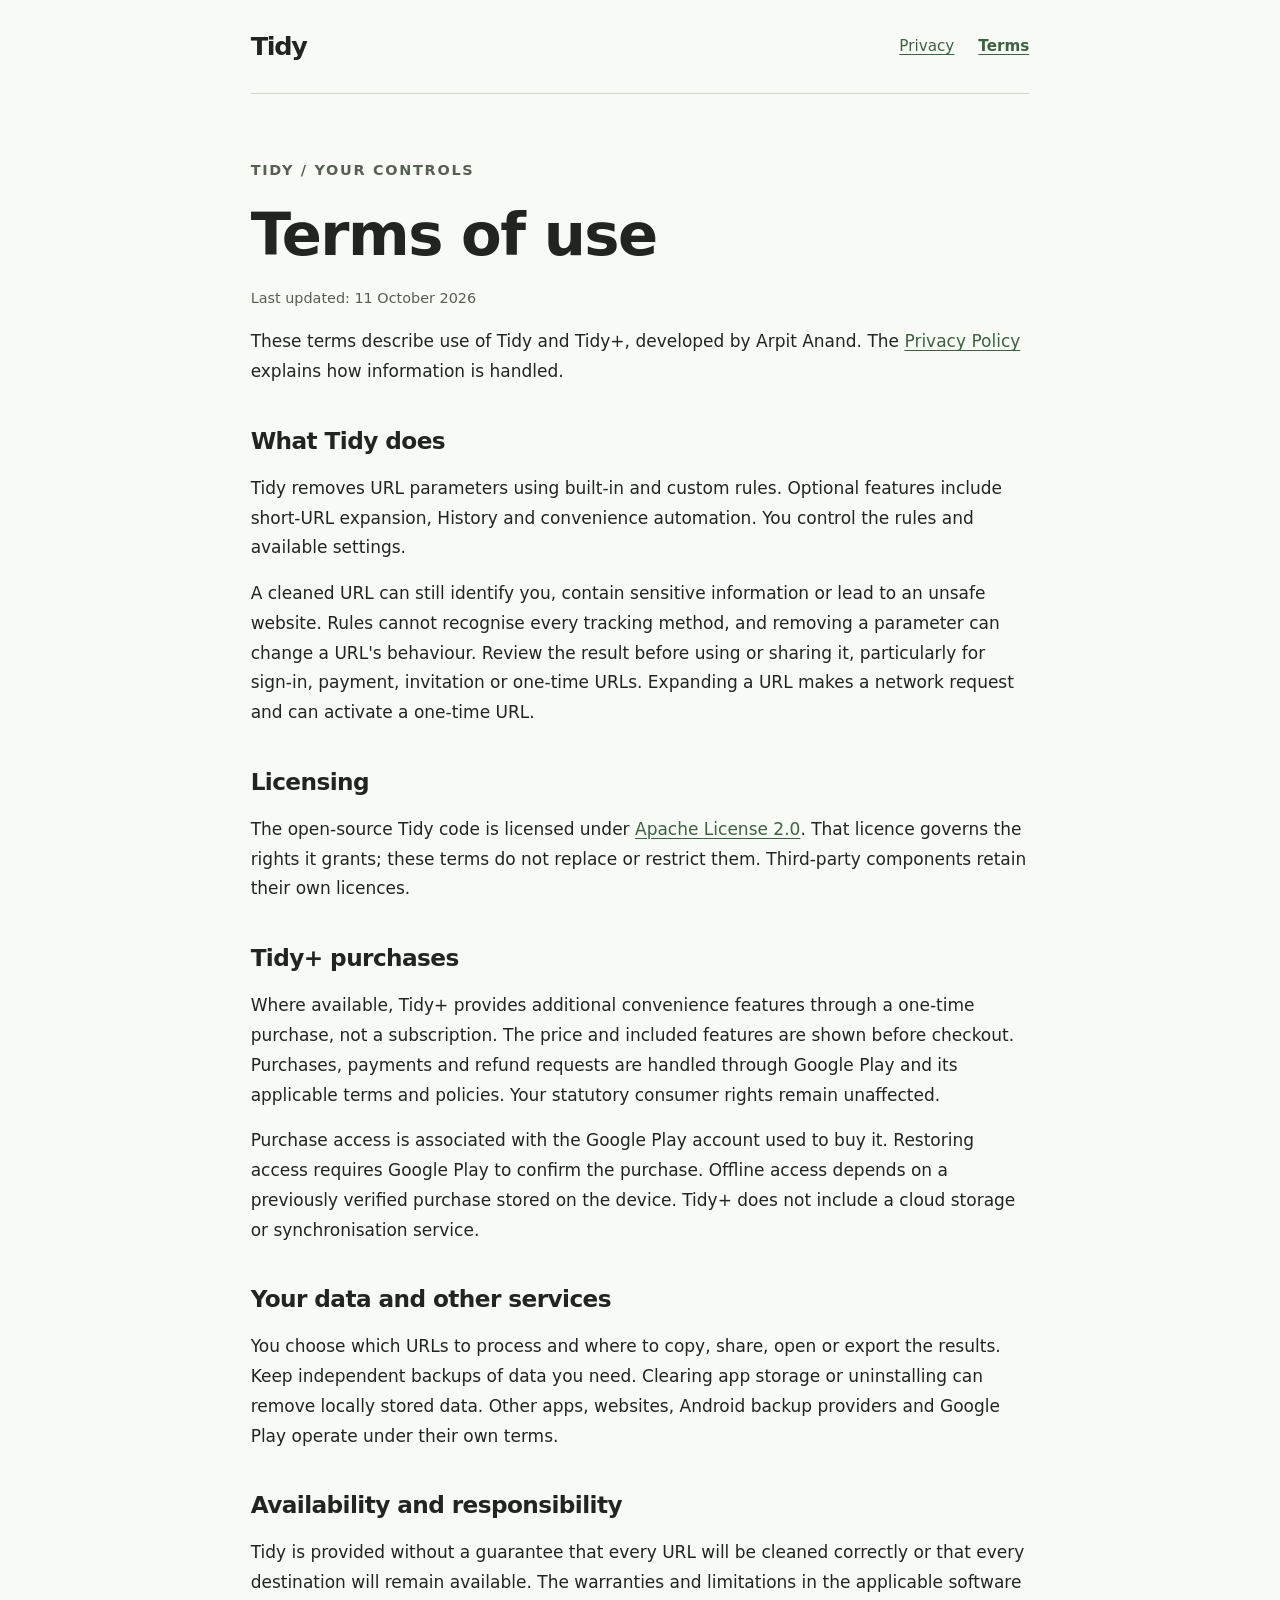
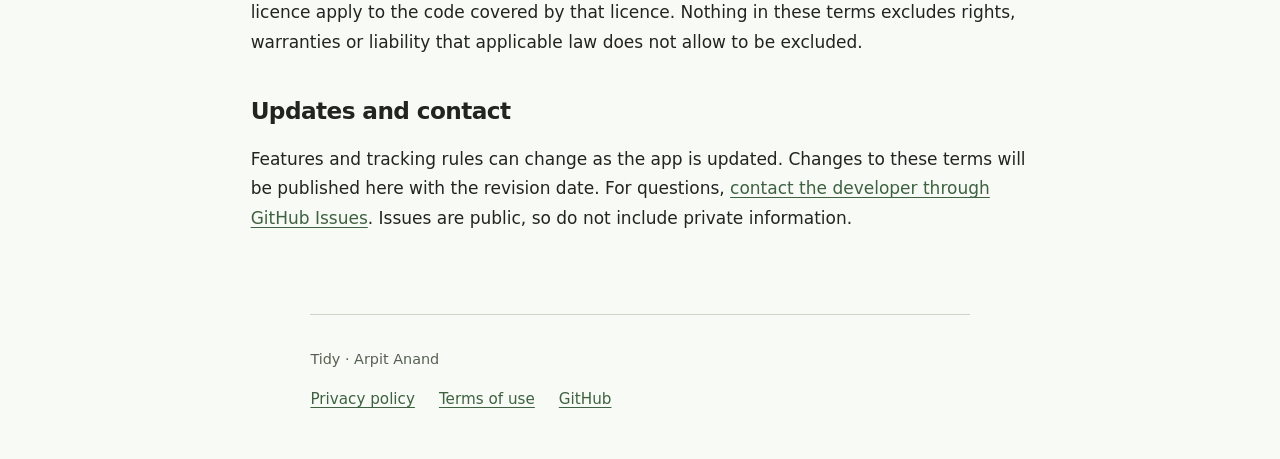
==== website/terms/index.html @ 9c1c8751 "docs: Add privacy and terms website" ====
<!doctype html>
<html lang="en-GB">
<head><meta charset="utf-8"><meta name="viewport" content="width=device-width, initial-scale=1"><meta name="color-scheme" content="light dark"><meta name="description" content="Terms of use for Tidy, the Android URL cleaning app."><title>Terms of use | Tidy</title><link rel="stylesheet" href="../assets/site.css"></head>
<body><a class="skip" href="#content">Skip to content</a>
<header><a class="brand" href="../">Tidy</a><nav aria-label="Main navigation"><a href="../privacy/">Privacy</a><a href="../terms/" aria-current="page">Terms</a></nav></header>
<main id="content"><p class="eyebrow">Tidy / Your controls</p><h1>Terms of use</h1>
<p class="updated">Last updated: 11 October 2026</p>
<p>These terms describe use of Tidy and Tidy+, developed by Arpit Anand. The <a href="../privacy/">Privacy Policy</a> explains how information is handled.</p>
<h2>What Tidy does</h2>
<p>Tidy removes URL parameters using built-in and custom rules. Optional features include short-URL expansion, History and convenience automation. You control the rules and available settings.</p>
<p>A cleaned URL can still identify you, contain sensitive information or lead to an unsafe website. Rules cannot recognise every tracking method, and removing a parameter can change a URL's behaviour. Review the result before using or sharing it, particularly for sign-in, payment, invitation or one-time URLs. Expanding a URL makes a network request and can activate a one-time URL.</p>
<h2>Licensing</h2>
<p>The open-source Tidy code is licensed under <a href="https://github.com/arpitnnd/Tidy/blob/main/LICENSE">Apache License 2.0</a>. That licence governs the rights it grants; these terms do not replace or restrict them. Third-party components retain their own licences.</p>
<h2>Tidy+ purchases</h2>
<p>Where available, Tidy+ provides additional convenience features through a one-time purchase, not a subscription. The price and included features are shown before checkout. Purchases, payments and refund requests are handled through Google Play and its applicable terms and policies. Your statutory consumer rights remain unaffected.</p>
<p>Purchase access is associated with the Google Play account used to buy it. Restoring access requires Google Play to confirm the purchase. Offline access depends on a previously verified purchase stored on the device. Tidy+ does not include a cloud storage or synchronisation service.</p>
<h2>Your data and other services</h2>
<p>You choose which URLs to process and where to copy, share, open or export the results. Keep independent backups of data you need. Clearing app storage or uninstalling can remove locally stored data. Other apps, websites, Android backup providers and Google Play operate under their own terms.</p>
<h2>Availability and responsibility</h2>
<p>Tidy is provided without a guarantee that every URL will be cleaned correctly or that every destination will remain available. The warranties and limitations in the applicable software licence apply to the code covered by that licence. Nothing in these terms excludes rights, warranties or liability that applicable law does not allow to be excluded.</p>
<h2>Updates and contact</h2>
<p>Features and tracking rules can change as the app is updated. Changes to these terms will be published here with the revision date. For questions, <a href="https://github.com/arpitnnd/Tidy/issues/new">contact the developer through GitHub Issues</a>. Issues are public, so do not include private information.</p>
</main>
<footer><p>Tidy · Arpit Anand</p><nav aria-label="Footer"><a href="../privacy/">Privacy policy</a><a href="../terms/">Terms of use</a><a href="https://github.com/arpitnnd/Tidy">GitHub</a></nav></footer></body></html>
---- website/assets/site.css ----
:root {
  color-scheme: light dark;
  --background: #f8faf6;
  --surface: #edf2e9;
  --text: #20251f;
  --muted: #566052;
  --accent: #3e6241;
  --border: #cbd5c6;
}

* { box-sizing: border-box; }
html { scroll-padding-top: 1.5rem; }
body { margin: 0; background: var(--background); color: var(--text); font-family: system-ui, sans-serif; font-size: 1.0625rem; line-height: 1.75; }
a { color: var(--accent); text-underline-offset: .2em; }
a:hover { text-decoration-thickness: .15em; }
a:focus-visible { outline: 3px solid var(--accent); outline-offset: 5px; border-radius: 2px; }
.skip { position: absolute; top: .5rem; left: .5rem; padding: .5rem 1rem; background: var(--surface); transform: translateY(-200%); }
.skip:focus { transform: none; }
header, main, footer { width: min(100% - 2.5rem, 72ch); margin-inline: auto; }
header { padding-block: 1.5rem; border-bottom: 1px solid var(--border); display: flex; justify-content: space-between; align-items: center; flex-wrap: wrap; gap: 1rem; }
.brand { color: var(--text); font-size: 1.6rem; font-weight: 750; letter-spacing: -.05em; text-decoration: none; }
nav { display: flex; flex-wrap: wrap; gap: .5rem 1.5rem; }
nav a { padding-block: .4rem; font-size: .95rem; }
nav a[aria-current="page"] { font-weight: 700; }
main { padding-block: 3rem 4rem; }
h1, h2 { line-height: 1.2; letter-spacing: -.025em; }
h1 { margin: .25rem 0 1rem; font-size: clamp(2.2rem, 7vw, 3.7rem); }
h2 { margin-top: 2.5rem; font-size: 1.45rem; }
p, ul { margin-block: 1rem; }
li { margin-block: .5rem; }
.eyebrow, .updated { color: var(--muted); font-size: .9rem; }
.eyebrow { font-weight: 650; letter-spacing: .12em; text-transform: uppercase; }
.summary { margin-block: 2rem; padding: 1.25rem 1.5rem; background: var(--surface); border-left: 3px solid var(--accent); border-radius: 0 1rem 1rem 0; }
.summary p { margin: 0; }
.documents { display: grid; gap: 1rem; margin-top: 2rem; }
.document { display: block; padding: 1.4rem 1.5rem; border: 1px solid var(--border); border-radius: 1rem; text-decoration: none; }
.document strong { display: block; font-size: 1.2rem; }
.document span { display: block; color: var(--muted); margin-top: .4rem; }
.document:hover { background: var(--surface); }
footer { border-top: 1px solid var(--border); padding-block: 1.5rem 2.5rem; color: var(--muted); font-size: .9rem; }
footer p { margin: .5rem 0; }
@media (prefers-color-scheme: dark) {
  :root { --background: #151a15; --surface: #202a20; --text: #e1e8dc; --muted: #b6c2b0; --accent: #b2cfac; --border: #3f4d3b; }
}
@media print {
  :root { --background: white; --text: black; --muted: #333; --accent: black; --border: #bbb; --surface: #f3f3f3; }
  header nav, .skip { display: none; }
  main { padding-block: 1rem; }
  h2 { break-after: avoid; }
}
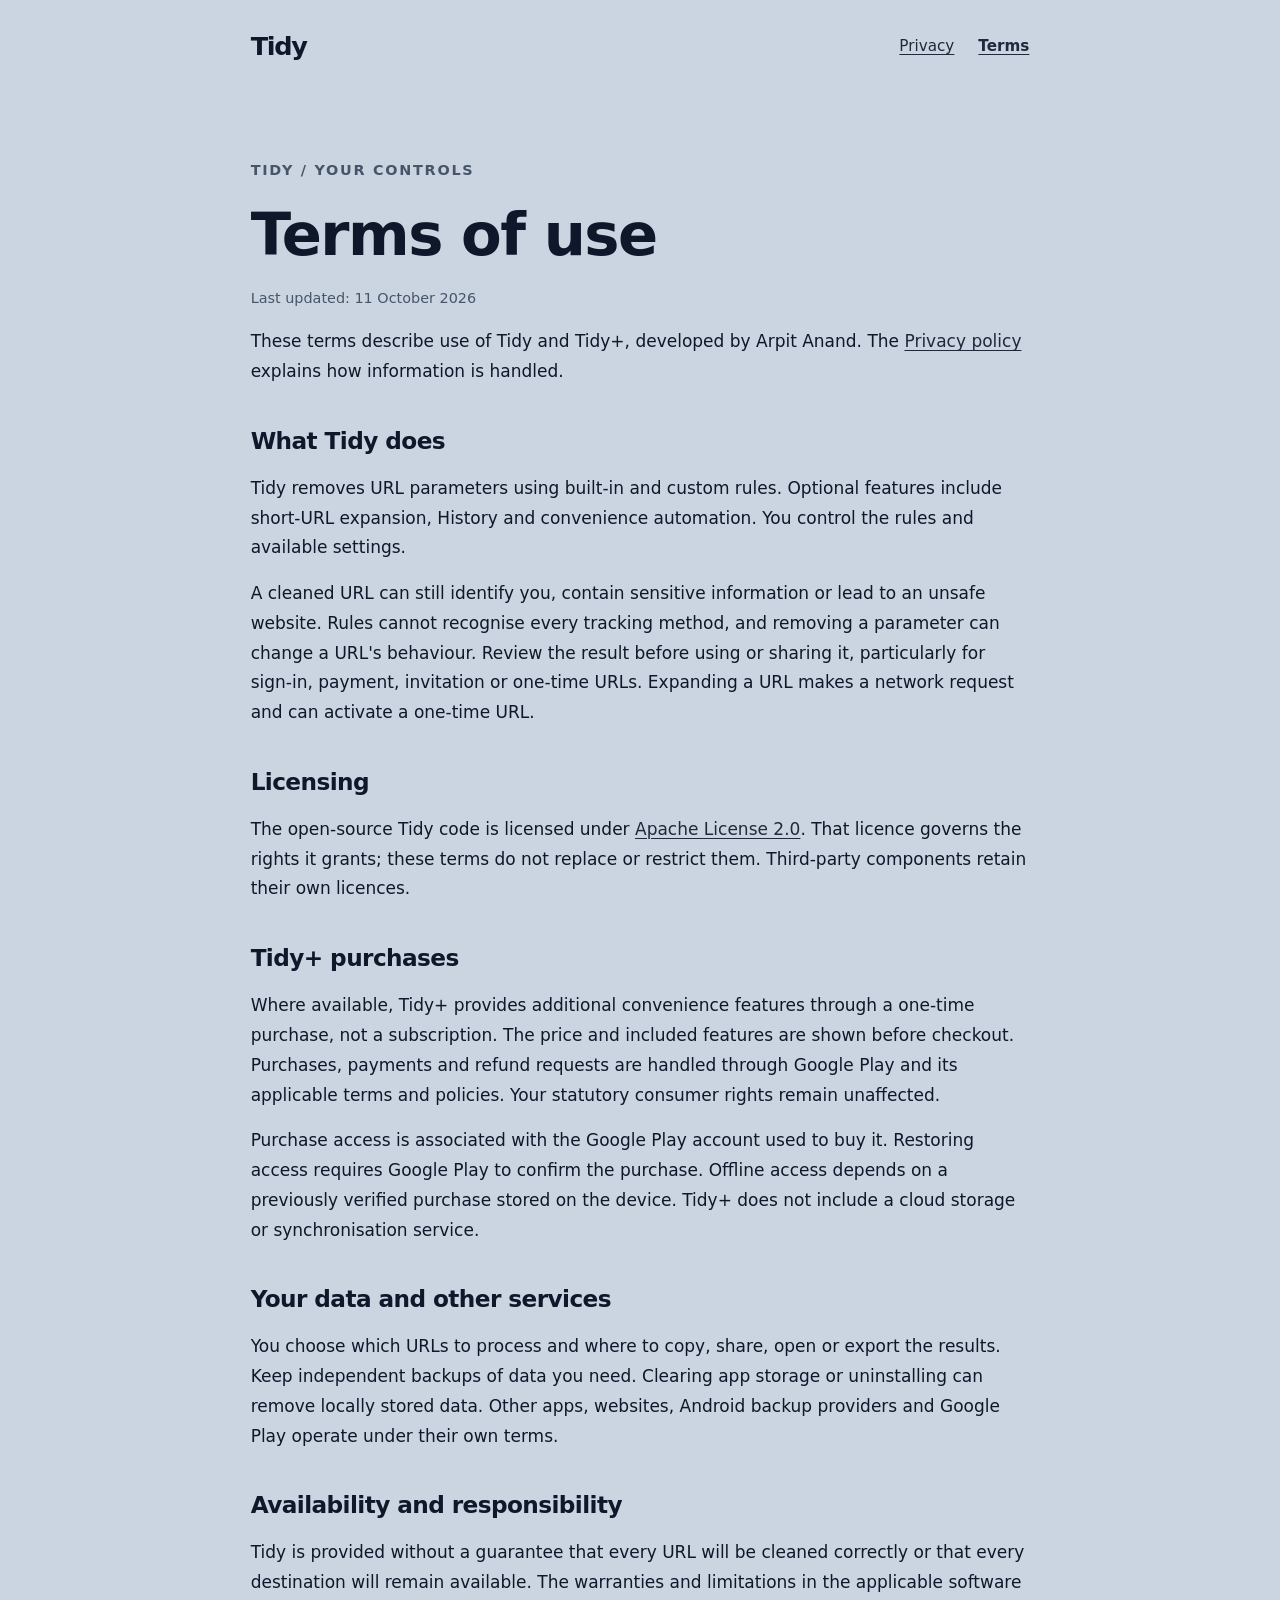
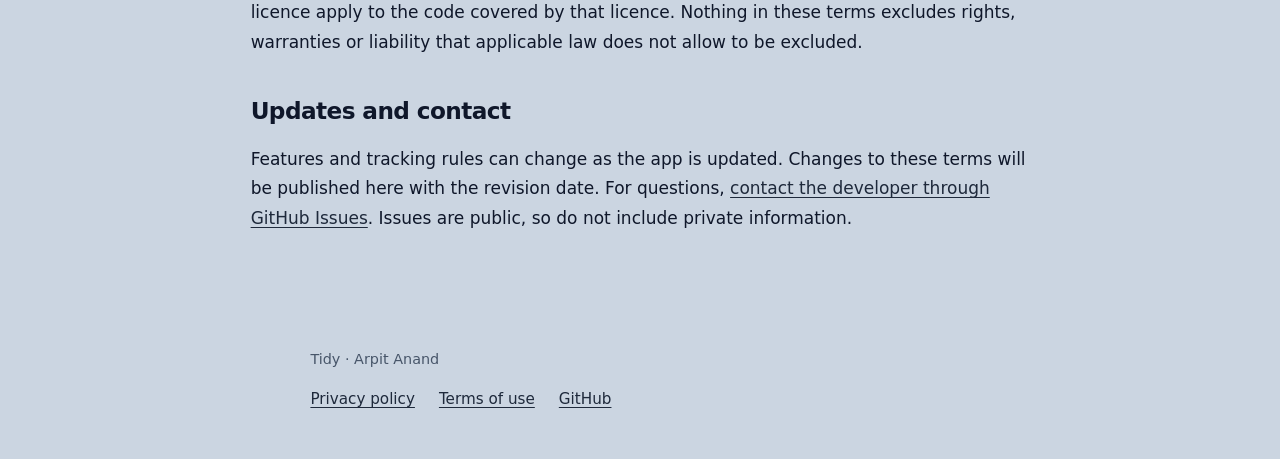
==== commit 0444afe5: "docs: Clarify Tidy+ support and preview tooling" ====
--- a/website/terms/index.html
+++ b/website/terms/index.html
@@ -5,7 +5,7 @@
 <header><a class="brand" href="../">Tidy</a><nav aria-label="Main navigation"><a href="../privacy/">Privacy</a><a href="../terms/" aria-current="page">Terms</a></nav></header>
 <main id="content"><p class="eyebrow">Tidy / Your controls</p><h1>Terms of use</h1>
 <p class="updated">Last updated: 11 October 2026</p>
-<p>These terms describe use of Tidy and Tidy+, developed by Arpit Anand. The <a href="../privacy/">Privacy Policy</a> explains how information is handled.</p>
+<p>These terms describe use of Tidy and Tidy+, developed by Arpit Anand. The <a href="../privacy/">Privacy policy</a> explains how information is handled.</p>
 <h2>What Tidy does</h2>
 <p>Tidy removes URL parameters using built-in and custom rules. Optional features include short-URL expansion, History and convenience automation. You control the rules and available settings.</p>
 <p>A cleaned URL can still identify you, contain sensitive information or lead to an unsafe website. Rules cannot recognise every tracking method, and removing a parameter can change a URL's behaviour. Review the result before using or sharing it, particularly for sign-in, payment, invitation or one-time URLs. Expanding a URL makes a network request and can activate a one-time URL.</p>
--- a/website/assets/site.css
+++ b/website/assets/site.css
@@ -1,11 +1,11 @@
 :root {
   color-scheme: light dark;
-  --background: #f8faf6;
-  --surface: #edf2e9;
-  --text: #20251f;
-  --muted: #566052;
-  --accent: #3e6241;
-  --border: #cbd5c6;
+  --background: #cbd5e1;
+  --surface: #f1f5f9;
+  --text: #0f172a;
+  --muted: #475569;
+  --accent: #1e293b;
+  --border: #cbd5e1;
 }
 
 * { box-sizing: border-box; }
@@ -40,7 +40,14 @@
 footer { border-top: 1px solid var(--border); padding-block: 1.5rem 2.5rem; color: var(--muted); font-size: .9rem; }
 footer p { margin: .5rem 0; }
 @media (prefers-color-scheme: dark) {
-  :root { --background: #151a15; --surface: #202a20; --text: #e1e8dc; --muted: #b6c2b0; --accent: #b2cfac; --border: #3f4d3b; }
+  :root {
+    --background: #0f1012;
+    --surface: #27292c;
+    --text: #e2e8f0;
+    --muted: #94a3b8;
+    --accent: #cbd5e1;
+    --border: #334155;
+  }
 }
 @media print {
   :root { --background: white; --text: black; --muted: #333; --accent: black; --border: #bbb; --surface: #f3f3f3; }
